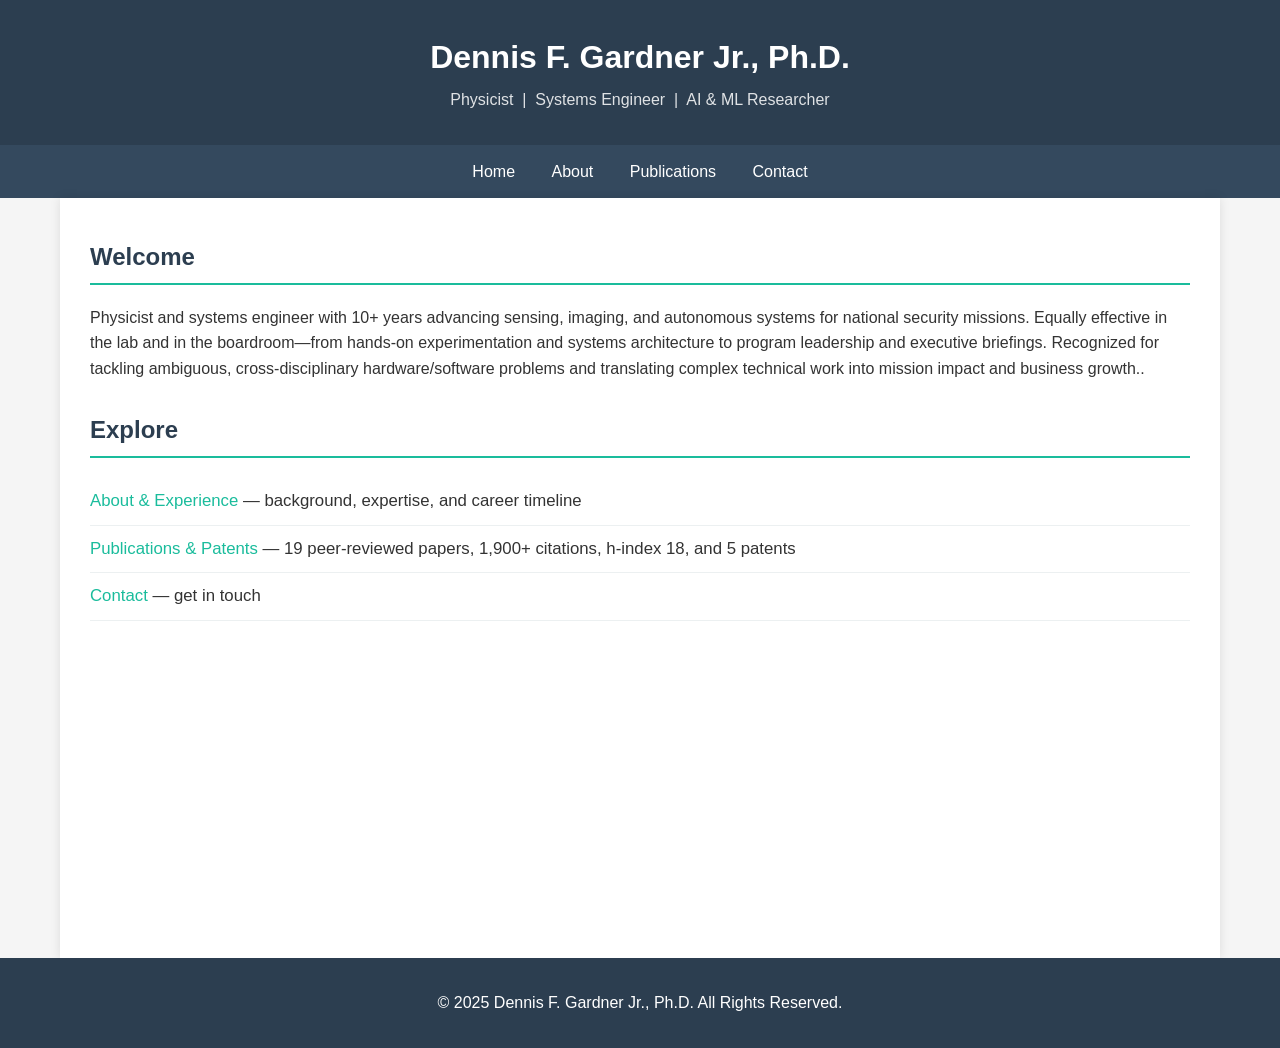
==== index.html @ e17fe0d5 "convert CV to info on website" ====
<!DOCTYPE html>
<html lang="en">
<head>
    <meta charset="UTF-8">
    <meta name="viewport" content="width=device-width, initial-scale=1.0">
    <title>Dennis F. Gardner Jr., Ph.D.</title>
    <style>
        body {
            font-family: 'Segoe UI', Tahoma, Geneva, Verdana, sans-serif;
            line-height: 1.6;
            margin: 0;
            padding: 0;
            background-color: #f5f5f5;
            color: #333;
        }
        header {
            background-color: #2c3e50;
            color: white;
            text-align: center;
            padding: 2rem 0;
        }
        header h1 { color: white; margin: 0; }
        header p { margin: 0.25rem 0 0; opacity: 0.85; }
        nav {
            background-color: #34495e;
            overflow: hidden;
            text-align: center;
        }
        nav a {
            display: inline-block;
            color: white;
            padding: 14px 16px;
            text-decoration: none;
            transition: background-color 0.3s;
        }
        nav a:hover { background-color: #1abc9c; }
        .container {
            max-width: 1100px;
            margin: 0 auto;
            padding: 20px 30px;
            background-color: white;
            box-shadow: 0 0 10px rgba(0,0,0,0.1);
            min-height: 80vh;
        }
        footer {
            background-color: #2c3e50;
            color: white;
            text-align: center;
            padding: 1rem 0;
        }
        h2 { color: #2c3e50; border-bottom: 2px solid #1abc9c; padding-bottom: 6px; }
        h3 { color: #2c3e50; }
        a { color: #1abc9c; text-decoration: none; }
        a:hover { text-decoration: underline; }
        .intro { margin-bottom: 30px; }
        .links-section ul { list-style: none; padding: 0; }
        .links-section li { padding: 10px 0; border-bottom: 1px solid #ecf0f1; font-size: 1.05em; }
    </style>
</head>
<body>
    <header>
        <h1>Dennis F. Gardner Jr., Ph.D.</h1>
        <p>Physicist &nbsp;|&nbsp; Systems Engineer &nbsp;|&nbsp; AI &amp; ML Researcher</p>
    </header>
    <nav>
        <a href="index.html">Home</a>
        <a href="about.html">About</a>
        <a href="publications.html">Publications</a>
        <a href="contact.html">Contact</a>
    </nav>
    <div class="container">
        <div class="intro">
            <h2>Welcome</h2>
            <p>Physicist and systems engineer with 10+ years advancing sensing, imaging, and autonomous systems for national security missions.
Equally effective in the lab and in the boardroom—from hands-on experimentation and systems architecture to program leadership and executive briefings.
Recognized for tackling ambiguous, cross-disciplinary hardware/software problems and translating complex technical work into mission impact and business growth..</p>
        </div>
        <div class="links-section">
            <h2>Explore</h2>
            <ul>
                <li><a href="about.html">About &amp; Experience</a> — background, expertise, and career timeline</li>
                <li><a href="publications.html">Publications &amp; Patents</a> — 19 peer-reviewed papers, 1,900+ citations, h-index 18, and 5 patents</li>
                <li><a href="contact.html">Contact</a> — get in touch</li>
            </ul>
        </div>
    </div>
    <footer>
        <p>&copy; 2025 Dennis F. Gardner Jr., Ph.D. All Rights Reserved.</p>
    </footer>
</body>
</html>
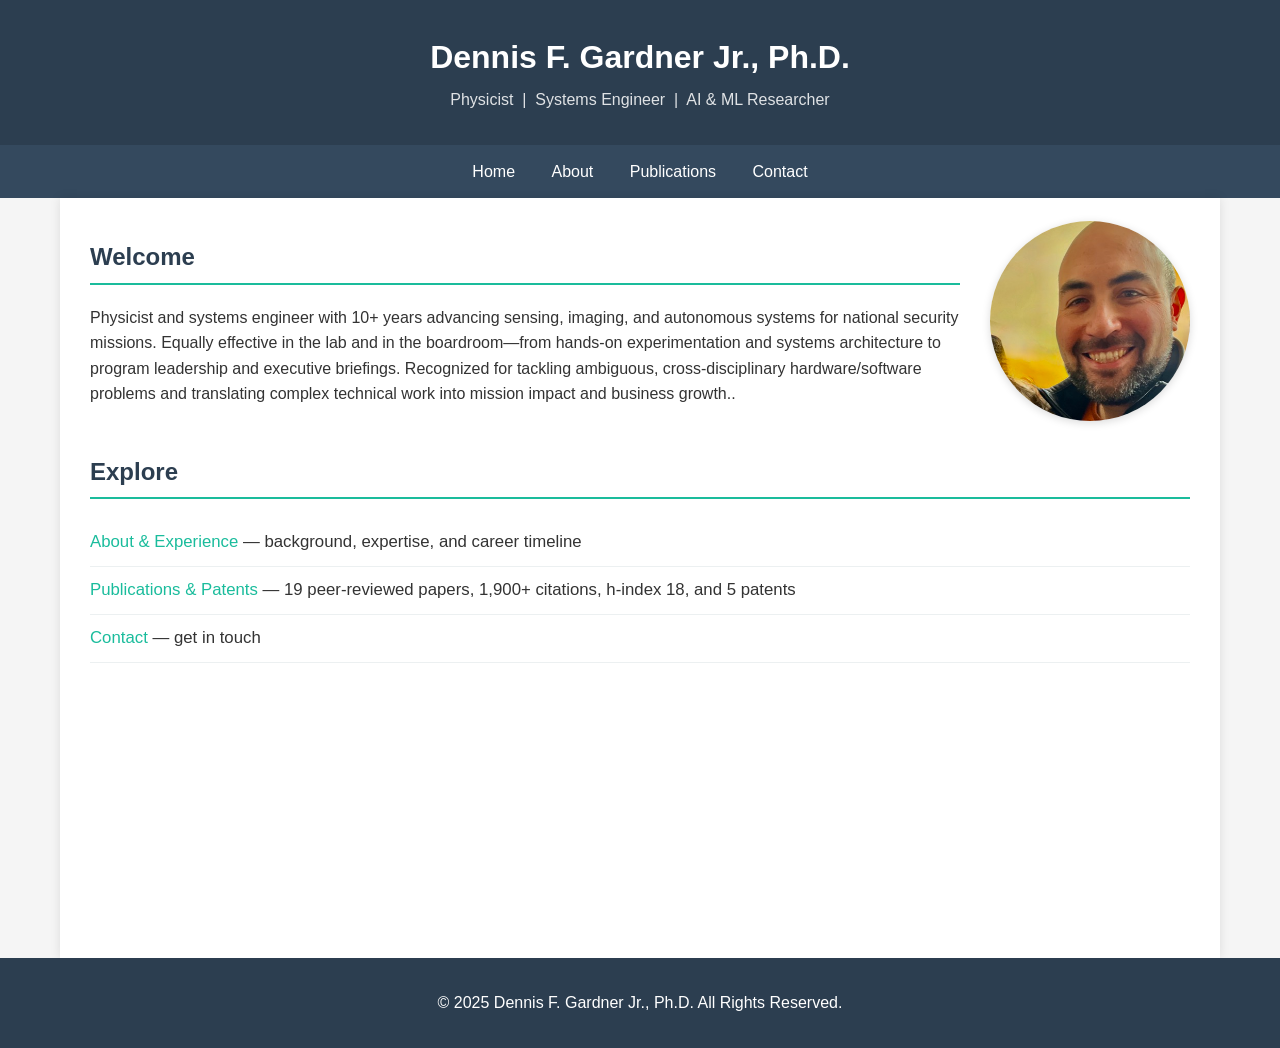
==== commit b032e044: "add headshot to homepage" ====
--- a/index.html
+++ b/index.html
@@ -52,9 +52,28 @@
         h3 { color: #2c3e50; }
         a { color: #1abc9c; text-decoration: none; }
         a:hover { text-decoration: underline; }
-        .intro { margin-bottom: 30px; }
+        .intro {
+            display: flex;
+            align-items: center;
+            gap: 30px;
+            margin-bottom: 30px;
+        }
+        .intro-text { flex: 1; }
+        .headshot {
+            width: 200px;
+            height: 200px;
+            border-radius: 50%;
+            object-fit: cover;
+            object-position: center 20%;
+            flex-shrink: 0;
+            box-shadow: 0 2px 8px rgba(0,0,0,0.15);
+        }
         .links-section ul { list-style: none; padding: 0; }
         .links-section li { padding: 10px 0; border-bottom: 1px solid #ecf0f1; font-size: 1.05em; }
+        @media (max-width: 600px) {
+            .intro { flex-direction: column-reverse; text-align: center; }
+            .intro-text { text-align: left; }
+        }
     </style>
 </head>
 <body>
@@ -70,10 +89,14 @@
     </nav>
     <div class="container">
         <div class="intro">
-            <h2>Welcome</h2>
-            <p>Physicist and systems engineer with 10+ years advancing sensing, imaging, and autonomous systems for national security missions.
+            <div class="intro-text">
+                <h2>Welcome</h2>
+                <p>Physicist and systems engineer with 10+ years advancing sensing, imaging, and autonomous systems for national security missions.
 Equally effective in the lab and in the boardroom—from hands-on experimentation and systems architecture to program leadership and executive briefings.
 Recognized for tackling ambiguous, cross-disciplinary hardware/software problems and translating complex technical work into mission impact and business growth..</p>
+            </div>
+            <img class="headshot" src="headshot_web.jpg"
+                 alt="Portrait of Dennis F. Gardner Jr.">
         </div>
         <div class="links-section">
             <h2>Explore</h2>
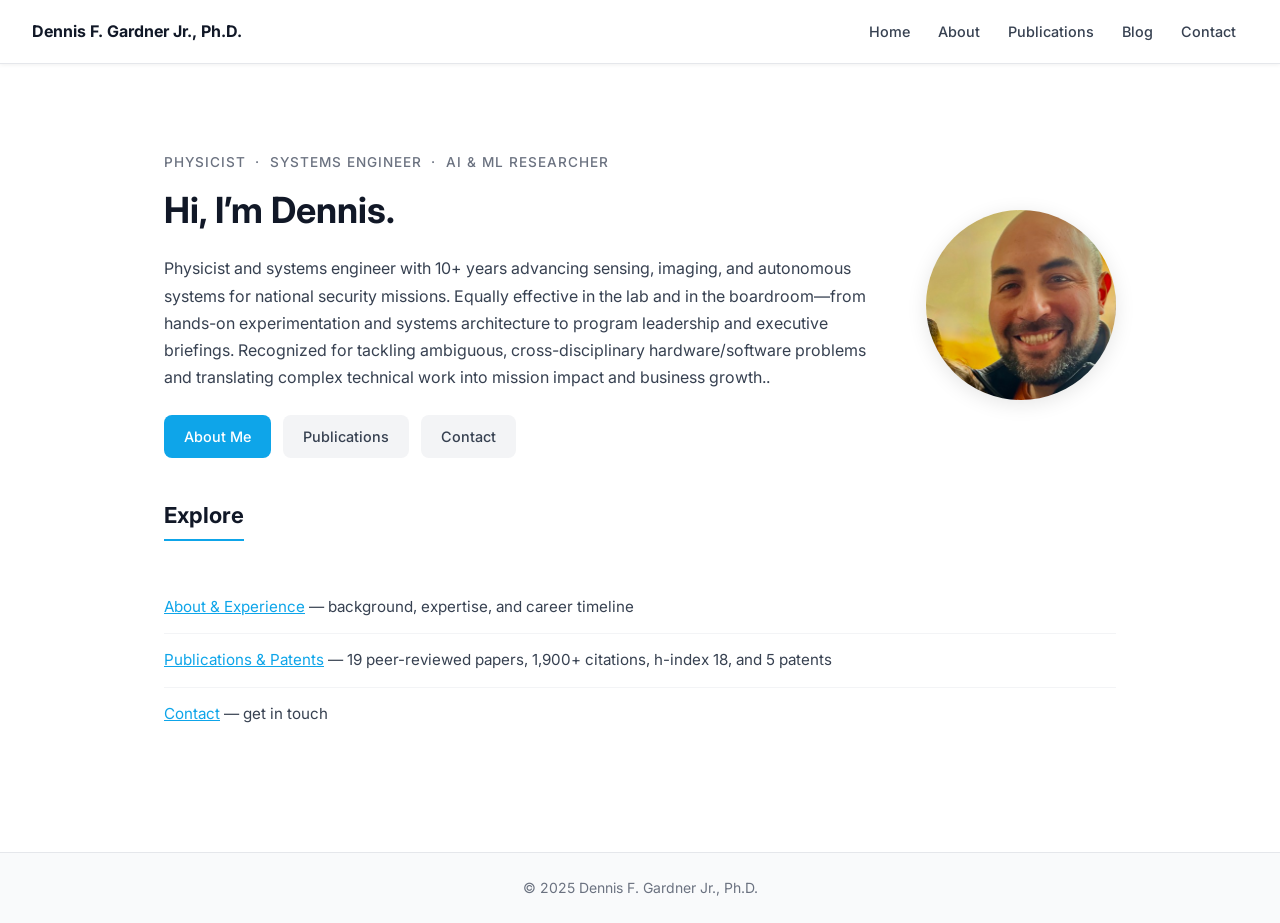
==== commit 479e57e3: "update design of website to have modern look" ====
--- a/index.html
+++ b/index.html
@@ -4,96 +4,179 @@
     <meta charset="UTF-8">
     <meta name="viewport" content="width=device-width, initial-scale=1.0">
     <title>Dennis F. Gardner Jr., Ph.D.</title>
+    <link rel="preconnect" href="https://fonts.googleapis.com">
+    <link rel="preconnect" href="https://fonts.gstatic.com" crossorigin>
+    <link href="https://fonts.googleapis.com/css2?family=Inter:wght@400;500;600;700&display=swap" rel="stylesheet">
     <style>
+        *, *::before, *::after { box-sizing: border-box; }
         body {
-            font-family: 'Segoe UI', Tahoma, Geneva, Verdana, sans-serif;
+            font-family: 'Inter', system-ui, -apple-system, sans-serif;
             line-height: 1.6;
             margin: 0;
-            padding: 0;
-            background-color: #f5f5f5;
-            color: #333;
+            background: #ffffff;
+            color: #111827;
         }
-        header {
-            background-color: #2c3e50;
-            color: white;
+        nav {
+            position: sticky;
+            top: 0;
+            z-index: 100;
+            background: #ffffff;
+            border-bottom: 1px solid #e5e7eb;
+            box-shadow: 0 1px 4px rgba(0,0,0,0.06);
+            display: flex;
+            align-items: center;
+            justify-content: space-between;
+            padding: 0 2rem;
+            height: 64px;
+        }
+        .nav-brand {
+            font-weight: 700;
+            font-size: 1rem;
+            color: #111827;
+            text-decoration: none;
+            white-space: nowrap;
+        }
+        .nav-links { display: flex; gap: 0.25rem; }
+        .nav-links a {
+            color: #374151;
+            text-decoration: none;
+            padding: 0.4rem 0.75rem;
+            border-radius: 6px;
+            font-size: 0.9rem;
+            font-weight: 500;
+            transition: background-color 0.15s, color 0.15s;
+        }
+        .nav-links a:hover { background: #f3f4f6; color: #0ea5e9; }
+        .container {
+            max-width: 1000px;
+            margin: 0 auto;
+            padding: 2.5rem 1.5rem 4rem;
+        }
+        h2 {
+            font-size: 1.375rem;
+            font-weight: 700;
+            color: #111827;
+            margin: 0 0 1.5rem 0;
+            padding-bottom: 0.4rem;
+            border-bottom: 2px solid #0ea5e9;
+            display: inline-block;
+        }
+        h3 { color: #1f2937; margin: 0 0 0.25rem; }
+        a { color: #0ea5e9; }
+        a:hover { text-decoration: underline; }
+        footer {
+            background: #f9fafb;
+            border-top: 1px solid #e5e7eb;
             text-align: center;
-            padding: 2rem 0;
+            padding: 1.5rem;
+            color: #6b7280;
+            font-size: 0.875rem;
+            margin-top: 2rem;
         }
-        header h1 { color: white; margin: 0; }
-        header p { margin: 0.25rem 0 0; opacity: 0.85; }
-        nav {
-            background-color: #34495e;
-            overflow: hidden;
-            text-align: center;
+        footer p { margin: 0; }
+        @media (max-width: 600px) {
+            nav {
+                height: auto;
+                flex-direction: column;
+                align-items: flex-start;
+                padding: 0.75rem 1rem;
+                gap: 0.5rem;
+            }
+            .nav-links { flex-wrap: wrap; gap: 0 0.1rem; }
+            .container { padding: 1.5rem 1rem 3rem; }
         }
-        nav a {
-            display: inline-block;
-            color: white;
-            padding: 14px 16px;
-            text-decoration: none;
-            transition: background-color 0.3s;
-        }
-        nav a:hover { background-color: #1abc9c; }
-        .container {
-            max-width: 1100px;
-            margin: 0 auto;
-            padding: 20px 30px;
-            background-color: white;
-            box-shadow: 0 0 10px rgba(0,0,0,0.1);
-            min-height: 80vh;
-        }
-        footer {
-            background-color: #2c3e50;
-            color: white;
-            text-align: center;
-            padding: 1rem 0;
-        }
-        h2 { color: #2c3e50; border-bottom: 2px solid #1abc9c; padding-bottom: 6px; }
-        h3 { color: #2c3e50; }
-        a { color: #1abc9c; text-decoration: none; }
-        a:hover { text-decoration: underline; }
         .intro {
             display: flex;
             align-items: center;
-            gap: 30px;
-            margin-bottom: 30px;
+            gap: 3rem;
+            padding: 3rem 0 2.5rem;
         }
         .intro-text { flex: 1; }
+        .tagline {
+            color: #6b7280;
+            font-size: 0.85rem;
+            font-weight: 500;
+            margin: 0 0 0.5rem;
+            text-transform: uppercase;
+            letter-spacing: 0.07em;
+        }
+        .hero-name {
+            font-size: 2.25rem;
+            font-weight: 700;
+            color: #111827;
+            margin: 0 0 1rem;
+            border: none;
+            display: block;
+            padding: 0;
+        }
+        .hero-summary {
+            color: #374151;
+            font-size: 1rem;
+            margin: 0 0 1.5rem;
+            line-height: 1.7;
+        }
         .headshot {
-            width: 200px;
-            height: 200px;
+            width: 190px;
+            height: 190px;
             border-radius: 50%;
             object-fit: cover;
             object-position: center 20%;
             flex-shrink: 0;
-            box-shadow: 0 2px 8px rgba(0,0,0,0.15);
+            box-shadow: 0 4px 20px rgba(0,0,0,0.1);
         }
+        .cta-buttons { display: flex; gap: 0.75rem; flex-wrap: wrap; }
+        .cta-btn {
+            display: inline-block;
+            padding: 0.6rem 1.25rem;
+            border-radius: 8px;
+            font-size: 0.9rem;
+            font-weight: 500;
+            text-decoration: none;
+            transition: all 0.15s;
+        }
+        .cta-btn-primary { background: #0ea5e9; color: white; }
+        .cta-btn-primary:hover { background: #0284c7; text-decoration: none; color: white; }
+        .cta-btn-secondary { background: #f3f4f6; color: #374151; }
+        .cta-btn-secondary:hover { background: #e5e7eb; text-decoration: none; color: #111827; }
         .links-section ul { list-style: none; padding: 0; }
-        .links-section li { padding: 10px 0; border-bottom: 1px solid #ecf0f1; font-size: 1.05em; }
+        .links-section li {
+            padding: 0.875rem 0;
+            border-bottom: 1px solid #f3f4f6;
+            font-size: 0.95rem;
+            color: #374151;
+        }
+        .links-section li:last-child { border-bottom: none; }
         @media (max-width: 600px) {
-            .intro { flex-direction: column-reverse; text-align: center; }
-            .intro-text { text-align: left; }
+            .intro { flex-direction: column-reverse; gap: 1.5rem; padding: 2rem 0 1.5rem; }
+            .headshot { width: 140px; height: 140px; }
+            .hero-name { font-size: 1.75rem; }
         }
     </style>
 </head>
 <body>
-    <header>
-        <h1>Dennis F. Gardner Jr., Ph.D.</h1>
-        <p>Physicist &nbsp;|&nbsp; Systems Engineer &nbsp;|&nbsp; AI &amp; ML Researcher</p>
-    </header>
     <nav>
-        <a href="index.html">Home</a>
-        <a href="about.html">About</a>
-        <a href="publications.html">Publications</a>
-        <a href="contact.html">Contact</a>
+        <a href="index.html" class="nav-brand">Dennis F. Gardner Jr., Ph.D.</a>
+        <div class="nav-links">
+            <a href="index.html">Home</a>
+            <a href="about.html">About</a>
+            <a href="publications.html">Publications</a>
+            <a href="blog.html">Blog</a>
+            <a href="contact.html">Contact</a>
+        </div>
     </nav>
     <div class="container">
         <div class="intro">
             <div class="intro-text">
-                <h2>Welcome</h2>
-                <p>Physicist and systems engineer with 10+ years advancing sensing, imaging, and autonomous systems for national security missions.
+                <p class="tagline">Physicist &nbsp;·&nbsp; Systems Engineer &nbsp;·&nbsp; AI &amp; ML Researcher</p>
+                <h2 class="hero-name">Hi, I&#8217;m Dennis.</h2>
+                <p class="hero-summary">Physicist and systems engineer with 10+ years advancing sensing, imaging, and autonomous systems for national security missions.
 Equally effective in the lab and in the boardroom—from hands-on experimentation and systems architecture to program leadership and executive briefings.
 Recognized for tackling ambiguous, cross-disciplinary hardware/software problems and translating complex technical work into mission impact and business growth..</p>
+                <div class="cta-buttons">
+                    <a class="cta-btn cta-btn-primary" href="about.html">About Me</a>
+                    <a class="cta-btn cta-btn-secondary" href="publications.html">Publications</a>
+                    <a class="cta-btn cta-btn-secondary" href="contact.html">Contact</a>
+                </div>
             </div>
             <img class="headshot" src="headshot_web.jpg"
                  alt="Portrait of Dennis F. Gardner Jr.">
@@ -108,7 +191,7 @@
         </div>
     </div>
     <footer>
-        <p>&copy; 2025 Dennis F. Gardner Jr., Ph.D. All Rights Reserved.</p>
+        <p>&copy; 2025 Dennis F. Gardner Jr., Ph.D.</p>
     </footer>
 </body>
 </html>
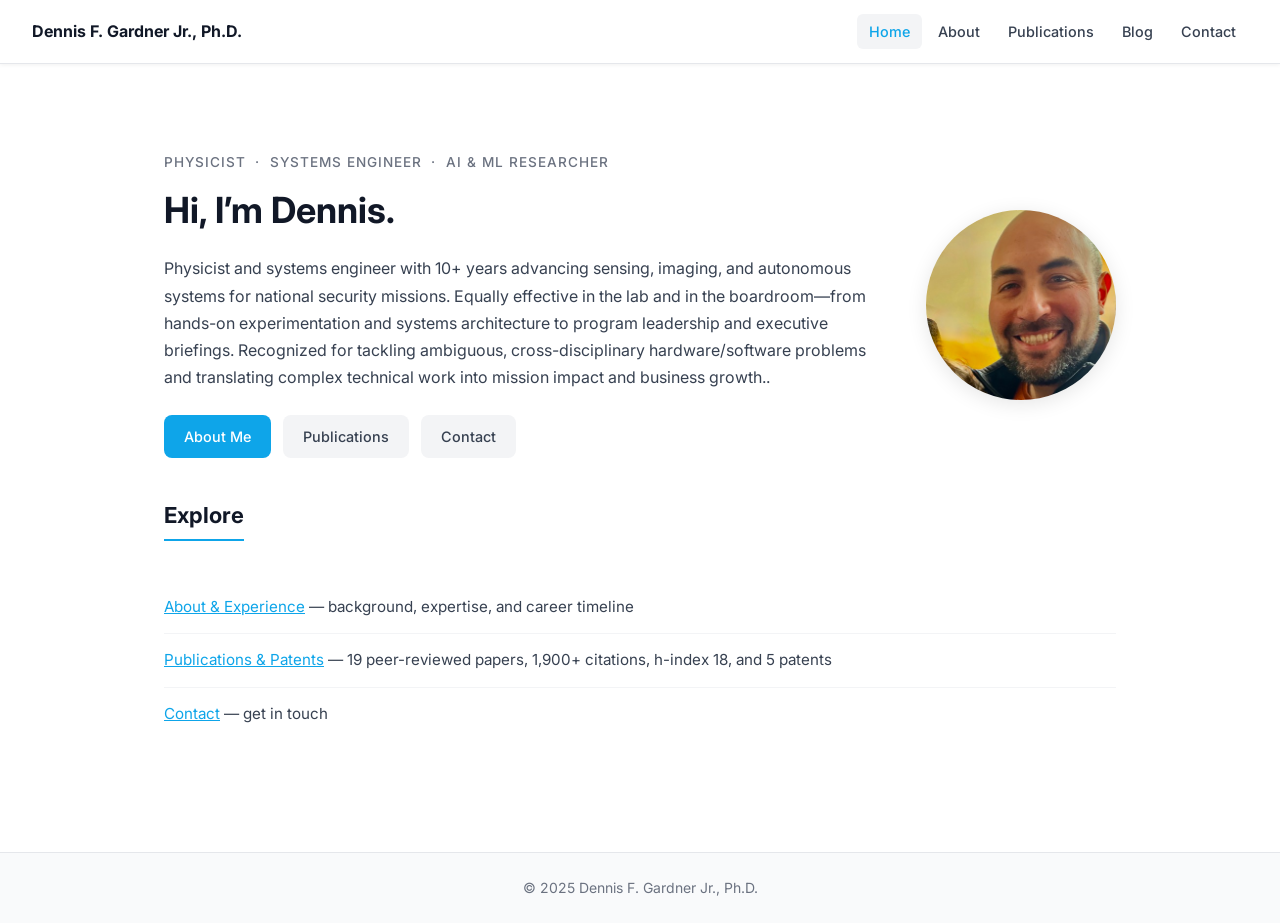
==== commit d3d76e43: "single styles.css file following DRY principle" ====
--- a/index.html
+++ b/index.html
@@ -7,157 +7,13 @@
     <link rel="preconnect" href="https://fonts.googleapis.com">
     <link rel="preconnect" href="https://fonts.gstatic.com" crossorigin>
     <link href="https://fonts.googleapis.com/css2?family=Inter:wght@400;500;600;700&display=swap" rel="stylesheet">
-    <style>
-        *, *::before, *::after { box-sizing: border-box; }
-        body {
-            font-family: 'Inter', system-ui, -apple-system, sans-serif;
-            line-height: 1.6;
-            margin: 0;
-            background: #ffffff;
-            color: #111827;
-        }
-        nav {
-            position: sticky;
-            top: 0;
-            z-index: 100;
-            background: #ffffff;
-            border-bottom: 1px solid #e5e7eb;
-            box-shadow: 0 1px 4px rgba(0,0,0,0.06);
-            display: flex;
-            align-items: center;
-            justify-content: space-between;
-            padding: 0 2rem;
-            height: 64px;
-        }
-        .nav-brand {
-            font-weight: 700;
-            font-size: 1rem;
-            color: #111827;
-            text-decoration: none;
-            white-space: nowrap;
-        }
-        .nav-links { display: flex; gap: 0.25rem; }
-        .nav-links a {
-            color: #374151;
-            text-decoration: none;
-            padding: 0.4rem 0.75rem;
-            border-radius: 6px;
-            font-size: 0.9rem;
-            font-weight: 500;
-            transition: background-color 0.15s, color 0.15s;
-        }
-        .nav-links a:hover { background: #f3f4f6; color: #0ea5e9; }
-        .container {
-            max-width: 1000px;
-            margin: 0 auto;
-            padding: 2.5rem 1.5rem 4rem;
-        }
-        h2 {
-            font-size: 1.375rem;
-            font-weight: 700;
-            color: #111827;
-            margin: 0 0 1.5rem 0;
-            padding-bottom: 0.4rem;
-            border-bottom: 2px solid #0ea5e9;
-            display: inline-block;
-        }
-        h3 { color: #1f2937; margin: 0 0 0.25rem; }
-        a { color: #0ea5e9; }
-        a:hover { text-decoration: underline; }
-        footer {
-            background: #f9fafb;
-            border-top: 1px solid #e5e7eb;
-            text-align: center;
-            padding: 1.5rem;
-            color: #6b7280;
-            font-size: 0.875rem;
-            margin-top: 2rem;
-        }
-        footer p { margin: 0; }
-        @media (max-width: 600px) {
-            nav {
-                height: auto;
-                flex-direction: column;
-                align-items: flex-start;
-                padding: 0.75rem 1rem;
-                gap: 0.5rem;
-            }
-            .nav-links { flex-wrap: wrap; gap: 0 0.1rem; }
-            .container { padding: 1.5rem 1rem 3rem; }
-        }
-        .intro {
-            display: flex;
-            align-items: center;
-            gap: 3rem;
-            padding: 3rem 0 2.5rem;
-        }
-        .intro-text { flex: 1; }
-        .tagline {
-            color: #6b7280;
-            font-size: 0.85rem;
-            font-weight: 500;
-            margin: 0 0 0.5rem;
-            text-transform: uppercase;
-            letter-spacing: 0.07em;
-        }
-        .hero-name {
-            font-size: 2.25rem;
-            font-weight: 700;
-            color: #111827;
-            margin: 0 0 1rem;
-            border: none;
-            display: block;
-            padding: 0;
-        }
-        .hero-summary {
-            color: #374151;
-            font-size: 1rem;
-            margin: 0 0 1.5rem;
-            line-height: 1.7;
-        }
-        .headshot {
-            width: 190px;
-            height: 190px;
-            border-radius: 50%;
-            object-fit: cover;
-            object-position: center 20%;
-            flex-shrink: 0;
-            box-shadow: 0 4px 20px rgba(0,0,0,0.1);
-        }
-        .cta-buttons { display: flex; gap: 0.75rem; flex-wrap: wrap; }
-        .cta-btn {
-            display: inline-block;
-            padding: 0.6rem 1.25rem;
-            border-radius: 8px;
-            font-size: 0.9rem;
-            font-weight: 500;
-            text-decoration: none;
-            transition: all 0.15s;
-        }
-        .cta-btn-primary { background: #0ea5e9; color: white; }
-        .cta-btn-primary:hover { background: #0284c7; text-decoration: none; color: white; }
-        .cta-btn-secondary { background: #f3f4f6; color: #374151; }
-        .cta-btn-secondary:hover { background: #e5e7eb; text-decoration: none; color: #111827; }
-        .links-section ul { list-style: none; padding: 0; }
-        .links-section li {
-            padding: 0.875rem 0;
-            border-bottom: 1px solid #f3f4f6;
-            font-size: 0.95rem;
-            color: #374151;
-        }
-        .links-section li:last-child { border-bottom: none; }
-        @media (max-width: 600px) {
-            .intro { flex-direction: column-reverse; gap: 1.5rem; padding: 2rem 0 1.5rem; }
-            .headshot { width: 140px; height: 140px; }
-            .hero-name { font-size: 1.75rem; }
-        }
-    </style>
+    <link rel="stylesheet" href="styles.css">
 </head>
 <body>
     <nav>
         <a href="index.html" class="nav-brand">Dennis F. Gardner Jr., Ph.D.</a>
         <div class="nav-links">
-            <a href="index.html">Home</a>
+            <a href="index.html" class="active">Home</a>
             <a href="about.html">About</a>
             <a href="publications.html">Publications</a>
             <a href="blog.html">Blog</a>
--- a/styles.css
+++ b/styles.css
@@ -0,0 +1,329 @@
+/* ==========================================================================
+   styles.css — single source of truth for all site styling.
+   Every page (index, about, publications, contact, blog) links this file.
+   Edit styles here only; do not add inline <style> blocks to the pages.
+   ========================================================================== */
+
+/* --- Base -------------------------------------------------------------- */
+*, *::before, *::after { box-sizing: border-box; }
+body {
+    font-family: 'Inter', system-ui, -apple-system, sans-serif;
+    line-height: 1.6;
+    margin: 0;
+    background: #ffffff;
+    color: #111827;
+}
+nav {
+    position: sticky;
+    top: 0;
+    z-index: 100;
+    background: #ffffff;
+    border-bottom: 1px solid #e5e7eb;
+    box-shadow: 0 1px 4px rgba(0,0,0,0.06);
+    display: flex;
+    align-items: center;
+    justify-content: space-between;
+    padding: 0 2rem;
+    height: 64px;
+}
+.nav-brand {
+    font-weight: 700;
+    font-size: 1rem;
+    color: #111827;
+    text-decoration: none;
+    white-space: nowrap;
+}
+.nav-links { display: flex; gap: 0.25rem; }
+.nav-links a {
+    color: #374151;
+    text-decoration: none;
+    padding: 0.4rem 0.75rem;
+    border-radius: 6px;
+    font-size: 0.9rem;
+    font-weight: 500;
+    transition: background-color 0.15s, color 0.15s;
+}
+.nav-links a:hover,
+.nav-links a.active { background: #f3f4f6; color: #0ea5e9; }
+.container {
+    max-width: 1000px;
+    margin: 0 auto;
+    padding: 2.5rem 1.5rem 4rem;
+}
+h2 {
+    font-size: 1.375rem;
+    font-weight: 700;
+    color: #111827;
+    margin: 0 0 1.5rem 0;
+    padding-bottom: 0.4rem;
+    border-bottom: 2px solid #0ea5e9;
+    display: inline-block;
+}
+h3 { color: #1f2937; margin: 0 0 0.25rem; }
+a { color: #0ea5e9; }
+a:hover { text-decoration: underline; }
+section { margin-bottom: 3rem; }
+footer {
+    background: #f9fafb;
+    border-top: 1px solid #e5e7eb;
+    text-align: center;
+    padding: 1.5rem;
+    color: #6b7280;
+    font-size: 0.875rem;
+    margin-top: 2rem;
+}
+footer p { margin: 0; }
+
+/* --- Home (index.html) ------------------------------------------------- */
+.intro {
+    display: flex;
+    align-items: center;
+    gap: 3rem;
+    padding: 3rem 0 2.5rem;
+}
+.intro-text { flex: 1; }
+.tagline {
+    color: #6b7280;
+    font-size: 0.85rem;
+    font-weight: 500;
+    margin: 0 0 0.5rem;
+    text-transform: uppercase;
+    letter-spacing: 0.07em;
+}
+.hero-name {
+    font-size: 2.25rem;
+    font-weight: 700;
+    color: #111827;
+    margin: 0 0 1rem;
+    border: none;
+    display: block;
+    padding: 0;
+}
+.hero-summary {
+    color: #374151;
+    font-size: 1rem;
+    margin: 0 0 1.5rem;
+    line-height: 1.7;
+}
+.headshot {
+    width: 190px;
+    height: 190px;
+    border-radius: 50%;
+    object-fit: cover;
+    object-position: center 20%;
+    flex-shrink: 0;
+    box-shadow: 0 4px 20px rgba(0,0,0,0.1);
+}
+.cta-buttons { display: flex; gap: 0.75rem; flex-wrap: wrap; }
+.cta-btn {
+    display: inline-block;
+    padding: 0.6rem 1.25rem;
+    border-radius: 8px;
+    font-size: 0.9rem;
+    font-weight: 500;
+    text-decoration: none;
+    transition: all 0.15s;
+}
+.cta-btn-primary { background: #0ea5e9; color: white; }
+.cta-btn-primary:hover { background: #0284c7; text-decoration: none; color: white; }
+.cta-btn-secondary { background: #f3f4f6; color: #374151; }
+.cta-btn-secondary:hover { background: #e5e7eb; text-decoration: none; color: #111827; }
+.links-section ul { list-style: none; padding: 0; }
+.links-section li {
+    padding: 0.875rem 0;
+    border-bottom: 1px solid #f3f4f6;
+    font-size: 0.95rem;
+    color: #374151;
+}
+.links-section li:last-child { border-bottom: none; }
+
+/* --- About (about.html) ------------------------------------------------ */
+.skills-grid { display: flex; flex-wrap: wrap; gap: 8px; margin-top: 0.5rem; }
+.skill-badge {
+    background: #f0f9ff;
+    border-left: 3px solid #0ea5e9;
+    padding: 5px 12px;
+    border-radius: 4px;
+    font-size: 0.875rem;
+    color: #0c4a6e;
+}
+.timeline { display: flex; flex-direction: column; gap: 1rem; }
+.timeline-item {
+    background: #ffffff;
+    border: 1px solid #e5e7eb;
+    border-radius: 12px;
+    padding: 1.25rem 1.5rem;
+    box-shadow: 0 1px 3px rgba(0,0,0,0.04);
+    transition: box-shadow 0.2s, transform 0.2s;
+}
+.timeline-item:hover {
+    box-shadow: 0 4px 12px rgba(0,0,0,0.08);
+    transform: translateY(-2px);
+}
+.timeline-header {
+    display: flex;
+    justify-content: space-between;
+    align-items: flex-start;
+    gap: 1rem;
+    margin-bottom: 0.75rem;
+}
+.timeline-date {
+    font-size: 0.8rem;
+    color: #6b7280;
+    font-style: italic;
+    white-space: nowrap;
+    flex-shrink: 0;
+    margin-top: 0.2rem;
+}
+.timeline-item h3 { font-size: 1rem; }
+.dept { color: #6b7280; font-style: italic; font-size: 0.9rem; margin-top: 0.2rem; }
+.timeline-item ul { margin: 0; padding-left: 1.25rem; }
+.timeline-item li { margin-bottom: 0.3rem; font-size: 0.93rem; color: #374151; }
+.edu-list { display: flex; flex-direction: column; gap: 1rem; }
+.edu-item { display: grid; grid-template-columns: 130px 1fr; gap: 1rem; align-items: start; }
+.edu-date { color: #6b7280; font-style: italic; font-size: 0.875rem; text-align: right; padding-top: 2px; }
+.edu-note { font-style: italic; color: #6b7280; font-size: 0.875rem; margin-top: 0.25rem; }
+.awards-list {
+    list-style: none;
+    padding: 0;
+    display: grid;
+    grid-template-columns: 1fr 1fr;
+    gap: 8px 16px;
+}
+.awards-list li {
+    padding: 6px 10px;
+    background: #f0f9ff;
+    border-left: 3px solid #0ea5e9;
+    border-radius: 4px;
+    font-size: 0.875rem;
+    color: #0c4a6e;
+}
+
+/* --- Contact (contact.html) -------------------------------------------- */
+.contact-grid {
+    display: grid;
+    grid-template-columns: 1fr 1fr;
+    gap: 1rem;
+}
+.contact-item {
+    background: #f0f9ff;
+    border: 1px solid #e0f2fe;
+    border-left: 4px solid #0ea5e9;
+    padding: 1.25rem 1.5rem;
+    border-radius: 8px;
+}
+.contact-item h3 { margin: 0 0 0.5rem; color: #0c4a6e; font-size: 0.8rem; text-transform: uppercase; letter-spacing: 0.07em; }
+.contact-item p { margin: 0; font-size: 0.95rem; }
+
+/* --- Publications (publications.html) ---------------------------------- */
+.pub-stats {
+    background: #f0f9ff;
+    color: #0c4a6e;
+    border: 1px solid #bae6fd;
+    text-align: center;
+    padding: 1rem;
+    border-radius: 8px;
+    margin-bottom: 2rem;
+    font-size: 0.95rem;
+    font-weight: 500;
+}
+.pub-list { padding-left: 1.75rem; }
+.pub-list li {
+    margin-bottom: 1.125rem;
+    padding-bottom: 1.125rem;
+    border-bottom: 1px solid #e5e7eb;
+    font-size: 0.93rem;
+    line-height: 1.6;
+}
+.pub-list li:last-child { border-bottom: none; }
+.pub-note {
+    color: #0ea5e9;
+    font-style: italic;
+    font-size: 0.875rem;
+    margin-top: 4px;
+}
+
+/* --- Blog (blog.html) -------------------------------------------------- */
+.blog-post {
+    margin-bottom: 3rem;
+    padding-bottom: 3rem;
+    border-bottom: 1px solid #e5e7eb;
+}
+.blog-post:last-child { border-bottom: none; }
+.blog-header { margin-bottom: 1rem; }
+.blog-header h2 {
+    font-size: 1.5rem;
+    border: none;
+    padding: 0;
+    display: block;
+    margin-bottom: 0.25rem;
+}
+.blog-date { color: #6b7280; font-size: 0.875rem; }
+.blog-content { margin-top: 1.25rem; color: #374151; }
+.blog-content h3 { font-size: 1.05rem; margin: 1.5rem 0 0.5rem; color: #111827; }
+.blog-content p { margin: 0 0 1rem; }
+.tags { margin-top: 1rem; display: flex; gap: 0.5rem; flex-wrap: wrap; }
+.tag {
+    display: inline-block;
+    background: #f0f9ff;
+    border: 1px solid #bae6fd;
+    padding: 3px 10px;
+    border-radius: 20px;
+    font-size: 0.8rem;
+    color: #0c4a6e;
+}
+.comments-section {
+    margin-top: 1.5rem;
+    background: #f9fafb;
+    border: 1px solid #e5e7eb;
+    padding: 1.25rem 1.5rem;
+    border-radius: 8px;
+}
+.comments-section h3 { font-size: 0.95rem; color: #374151; margin-bottom: 1rem; }
+.comment {
+    margin-bottom: 1rem;
+    padding-bottom: 1rem;
+    border-bottom: 1px solid #e5e7eb;
+}
+.comment:last-child { border-bottom: none; margin-bottom: 0; padding-bottom: 0; }
+.comment-author { font-weight: 600; color: #111827; }
+.comment-date { color: #6b7280; font-size: 0.8rem; margin-left: 0.5rem; }
+.comment p { margin: 0.25rem 0 0; font-size: 0.9rem; color: #374151; }
+.blog-intro { color: #6b7280; margin-top: -1rem; margin-bottom: 2rem; font-size: 0.95rem; }
+blockquote {
+    border-left: 3px solid #0ea5e9;
+    padding-left: 1.25rem;
+    margin: 1rem 0;
+    color: #6b7280;
+    font-style: italic;
+}
+code {
+    background: #f3f4f6;
+    padding: 2px 5px;
+    border-radius: 3px;
+    font-family: monospace;
+    font-size: 0.9em;
+}
+
+/* --- Responsive -------------------------------------------------------- */
+@media (max-width: 700px) {
+    .timeline-header { flex-direction: column; gap: 0.25rem; }
+    .edu-item { grid-template-columns: 1fr; }
+    .edu-date { text-align: left; }
+    .awards-list { grid-template-columns: 1fr; }
+}
+@media (max-width: 600px) {
+    nav {
+        height: auto;
+        flex-direction: column;
+        align-items: flex-start;
+        padding: 0.75rem 1rem;
+        gap: 0.5rem;
+    }
+    .nav-links { flex-wrap: wrap; gap: 0 0.1rem; }
+    .container { padding: 1.5rem 1rem 3rem; }
+    .intro { flex-direction: column-reverse; gap: 1.5rem; padding: 2rem 0 1.5rem; }
+    .headshot { width: 140px; height: 140px; }
+    .hero-name { font-size: 1.75rem; }
+    .contact-grid { grid-template-columns: 1fr; }
+}
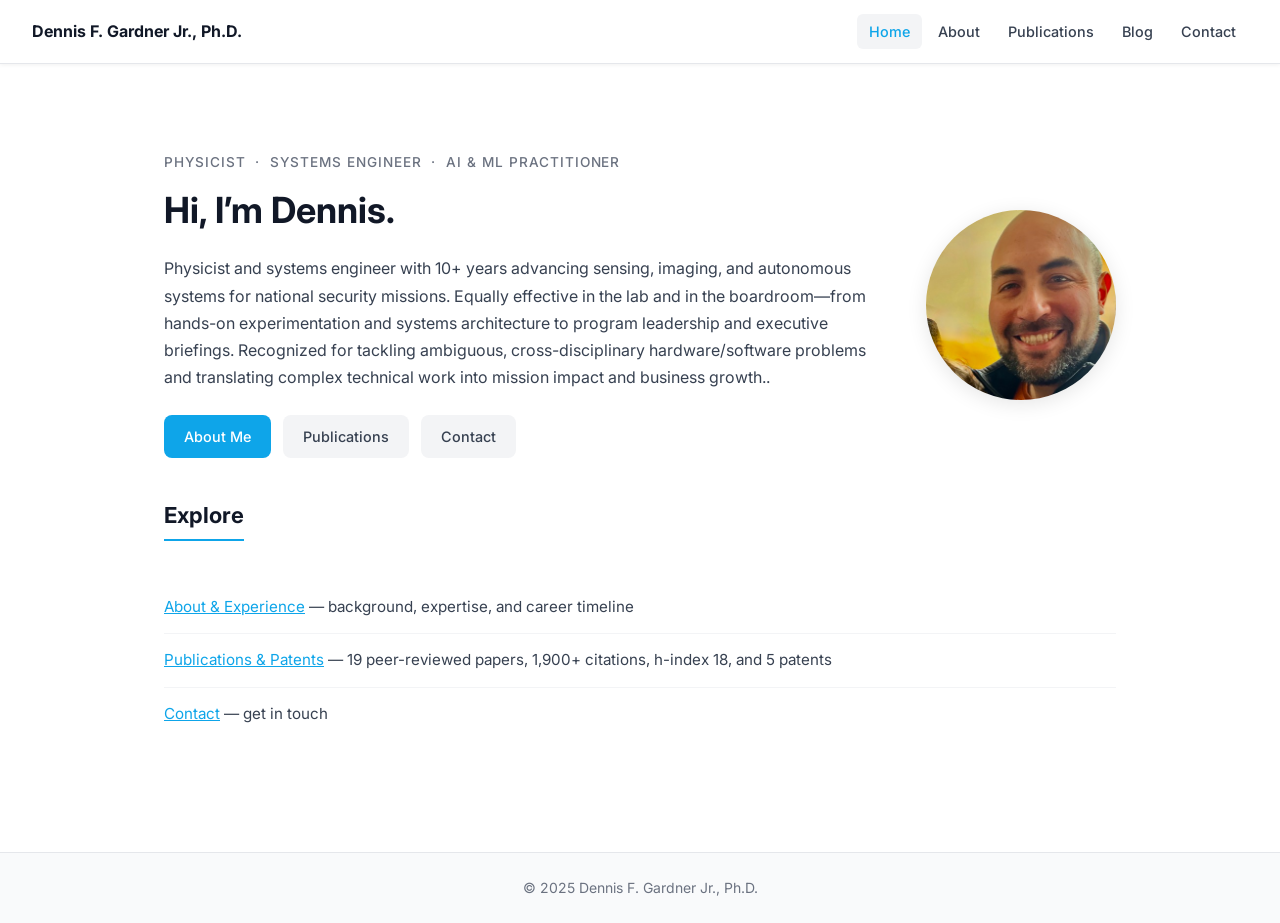
==== commit b1355d2e: "added links to publications" ====
--- a/index.html
+++ b/index.html
@@ -23,7 +23,7 @@
     <div class="container">
         <div class="intro">
             <div class="intro-text">
-                <p class="tagline">Physicist &nbsp;·&nbsp; Systems Engineer &nbsp;·&nbsp; AI &amp; ML Researcher</p>
+                <p class="tagline">Physicist &nbsp;·&nbsp; Systems Engineer &nbsp;·&nbsp; AI &amp; ML Practitioner</p>
                 <h2 class="hero-name">Hi, I&#8217;m Dennis.</h2>
                 <p class="hero-summary">Physicist and systems engineer with 10+ years advancing sensing, imaging, and autonomous systems for national security missions.
 Equally effective in the lab and in the boardroom—from hands-on experimentation and systems architecture to program leadership and executive briefings.
--- a/styles.css
+++ b/styles.css
@@ -242,6 +242,18 @@
     font-size: 0.875rem;
     margin-top: 4px;
 }
+.pub-text a {
+    display: inline-block;
+    margin-left: 8px;
+    background: #f0f9ff;
+    border: 1px solid #bae6fd;
+    padding: 2px 10px;
+    border-radius: 20px;
+    font-size: 0.8rem;
+    color: #0ea5e9;
+    text-decoration: none;
+}
+.pub-text a:hover { background: #e0f2fe; text-decoration: none; }
 
 /* --- Blog (blog.html) -------------------------------------------------- */
 .blog-post {
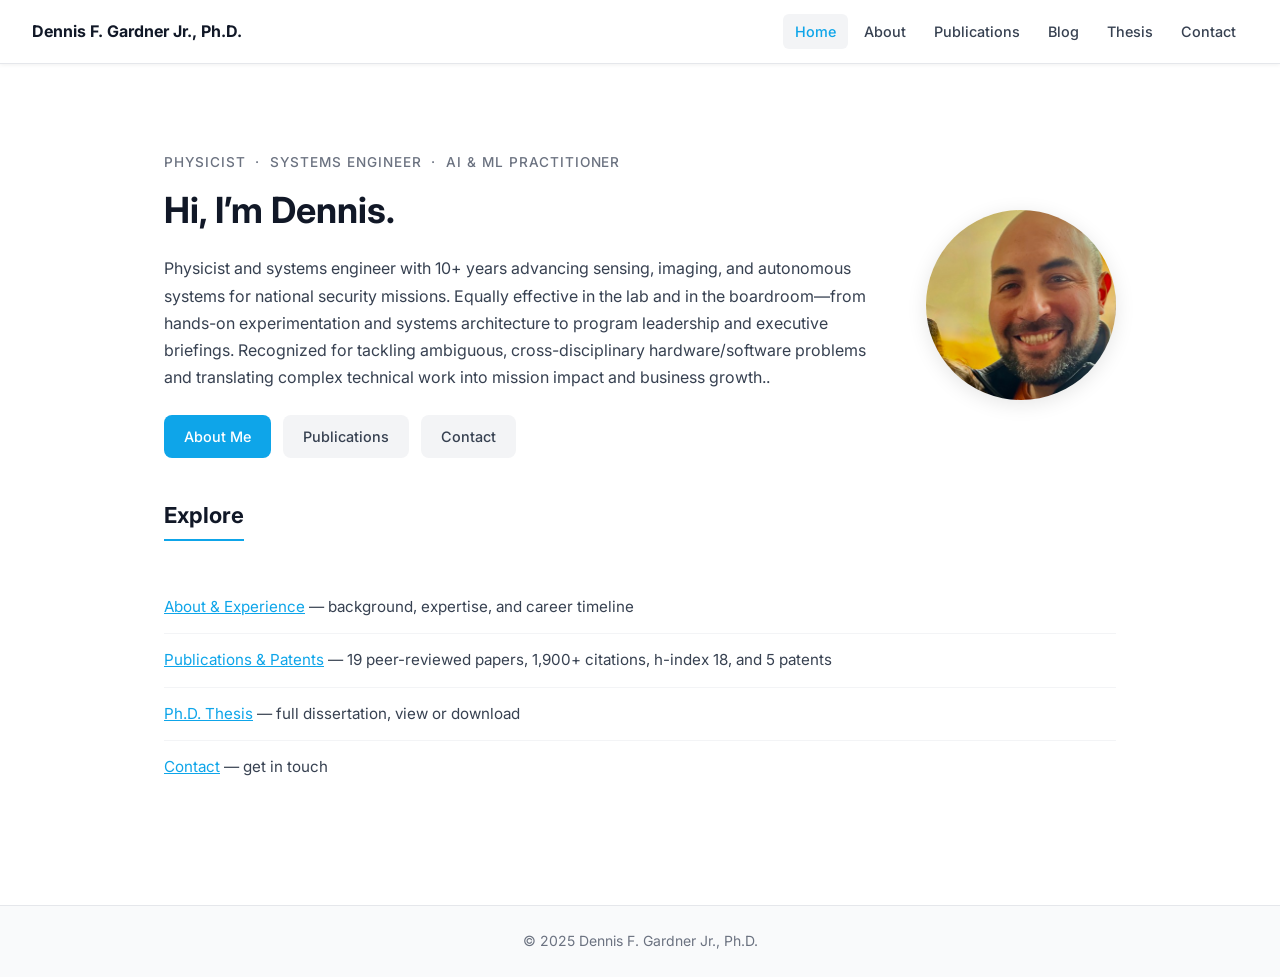
==== commit d9b01693: "add thesis view and download" ====
--- a/index.html
+++ b/index.html
@@ -7,7 +7,7 @@
     <link rel="preconnect" href="https://fonts.googleapis.com">
     <link rel="preconnect" href="https://fonts.gstatic.com" crossorigin>
     <link href="https://fonts.googleapis.com/css2?family=Inter:wght@400;500;600;700&display=swap" rel="stylesheet">
-    <link rel="stylesheet" href="styles.css">
+    <link rel="stylesheet" href="styles.css?v=8122684b">
 </head>
 <body>
     <nav>
@@ -17,6 +17,7 @@
             <a href="about.html">About</a>
             <a href="publications.html">Publications</a>
             <a href="blog.html">Blog</a>
+            <a href="thesis.html">Thesis</a>
             <a href="contact.html">Contact</a>
         </div>
     </nav>
@@ -42,6 +43,7 @@
             <ul>
                 <li><a href="about.html">About &amp; Experience</a> — background, expertise, and career timeline</li>
                 <li><a href="publications.html">Publications &amp; Patents</a> — 19 peer-reviewed papers, 1,900+ citations, h-index 18, and 5 patents</li>
+                <li><a href="thesis.html">Ph.D. Thesis</a> — full dissertation, view or download</li>
                 <li><a href="contact.html">Contact</a> — get in touch</li>
             </ul>
         </div>
--- a/styles.css
+++ b/styles.css
@@ -50,6 +50,7 @@
     margin: 0 auto;
     padding: 2.5rem 1.5rem 4rem;
 }
+.container-wide { max-width: 1400px; }
 h2 {
     font-size: 1.375rem;
     font-weight: 700;
@@ -317,6 +318,21 @@
     font-size: 0.9em;
 }
 
+/* --- Thesis (thesis.html) ----------------------------------------------- */
+.thesis-header { margin-bottom: 1.5rem; }
+.thesis-meta { color: #6b7280; font-size: 0.95rem; margin: 0.25rem 0 0.75rem; }
+.thesis-note { color: #0ea5e9; font-style: italic; font-size: 0.9rem; margin: 0 0 0.75rem; }
+.thesis-abstract { color: #374151; line-height: 1.6; margin: 0 0 1.5rem; }
+.thesis-abstract-placeholder { color: #6b7280; font-style: italic; }
+.thesis-viewer {
+    display: block;
+    width: 100%;
+    height: 90vh;
+    min-height: 750px;
+    border: 1px solid #e5e7eb;
+    border-radius: 8px;
+}
+
 /* --- Responsive -------------------------------------------------------- */
 @media (max-width: 700px) {
     .timeline-header { flex-direction: column; gap: 0.25rem; }
@@ -338,4 +354,5 @@
     .headshot { width: 140px; height: 140px; }
     .hero-name { font-size: 1.75rem; }
     .contact-grid { grid-template-columns: 1fr; }
-}
+    .thesis-viewer { height: 70vh; min-height: 420px; }
+}
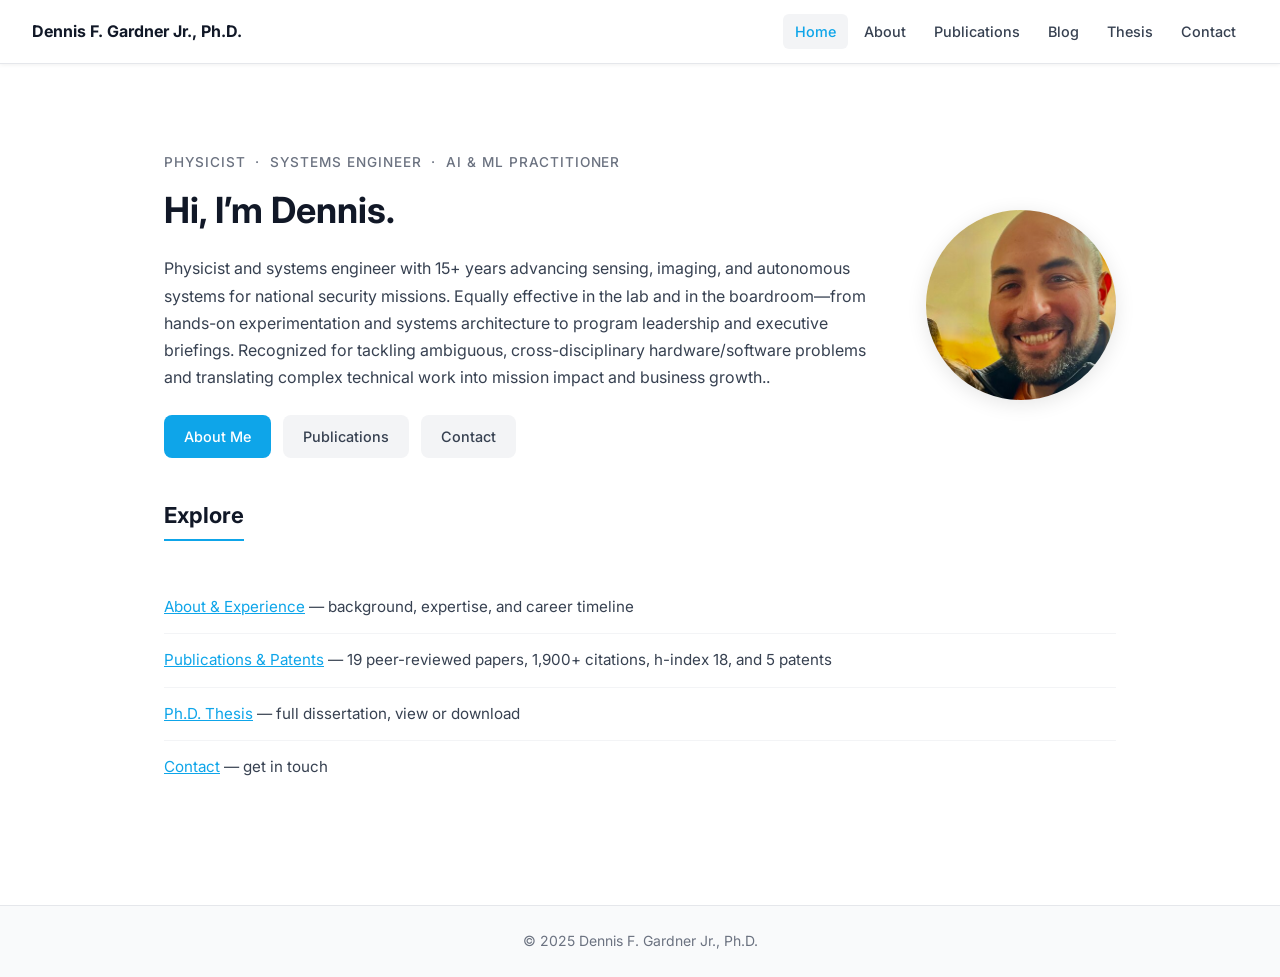
==== commit e6ce44e3: "add 2d cfar blog post" ====
--- a/index.html
+++ b/index.html
@@ -7,7 +7,7 @@
     <link rel="preconnect" href="https://fonts.googleapis.com">
     <link rel="preconnect" href="https://fonts.gstatic.com" crossorigin>
     <link href="https://fonts.googleapis.com/css2?family=Inter:wght@400;500;600;700&display=swap" rel="stylesheet">
-    <link rel="stylesheet" href="styles.css?v=8122684b">
+    <link rel="stylesheet" href="styles.css?v=2d3f2bbb">
 </head>
 <body>
     <nav>
@@ -26,7 +26,7 @@
             <div class="intro-text">
                 <p class="tagline">Physicist &nbsp;·&nbsp; Systems Engineer &nbsp;·&nbsp; AI &amp; ML Practitioner</p>
                 <h2 class="hero-name">Hi, I&#8217;m Dennis.</h2>
-                <p class="hero-summary">Physicist and systems engineer with 10+ years advancing sensing, imaging, and autonomous systems for national security missions.
+                <p class="hero-summary">Physicist and systems engineer with 15+ years advancing sensing, imaging, and autonomous systems for national security missions.
 Equally effective in the lab and in the boardroom—from hands-on experimentation and systems architecture to program leadership and executive briefings.
 Recognized for tackling ambiguous, cross-disciplinary hardware/software problems and translating complex technical work into mission impact and business growth..</p>
                 <div class="cta-buttons">
--- a/styles.css
+++ b/styles.css
@@ -1,6 +1,7 @@
 /* ==========================================================================
    styles.css — single source of truth for all site styling.
-   Every page (index, about, publications, contact, blog) links this file.
+   Every page (index, about, publications, contact, blog, blog posts, thesis)
+   links this file.
    Edit styles here only; do not add inline <style> blocks to the pages.
    ========================================================================== */
 
@@ -256,7 +257,47 @@
 }
 .pub-text a:hover { background: #e0f2fe; text-decoration: none; }
 
-/* --- Blog (blog.html) -------------------------------------------------- */
+/* --- Blog (blog.html index + blog-<slug>.html post pages) -------------- */
+
+/* Index: one card per post. */
+.post-card {
+    border: 1px solid #e5e7eb;
+    border-radius: 8px;
+    padding: 1.5rem;
+    margin-bottom: 1.5rem;
+    transition: border-color 0.15s, box-shadow 0.15s;
+}
+.post-card:hover { border-color: #bae6fd; box-shadow: 0 2px 10px rgba(0,0,0,0.05); }
+.post-card-title { font-size: 1.25rem; margin: 0 0 0.25rem; }
+.post-card-title a { color: #111827; text-decoration: none; }
+.post-card-title a:hover { color: #0ea5e9; }
+.post-excerpt { color: #374151; margin: 0.75rem 0 0; }
+.post-readmore {
+    display: inline-block;
+    margin-top: 1rem;
+    color: #0ea5e9;
+    font-weight: 500;
+    font-size: 0.9rem;
+    text-decoration: none;
+}
+.post-readmore:hover { text-decoration: underline; }
+
+/* Post page. */
+.post-back {
+    display: inline-block;
+    margin-bottom: 1.5rem;
+    color: #6b7280;
+    font-size: 0.9rem;
+    text-decoration: none;
+}
+.post-back:hover { color: #0ea5e9; }
+.post-source {
+    margin-top: 2.5rem;
+    padding-top: 1.25rem;
+    border-top: 1px solid #e5e7eb;
+    color: #6b7280;
+    font-size: 0.9rem;
+}
 .blog-post {
     margin-bottom: 3rem;
     padding-bottom: 3rem;
@@ -264,17 +305,15 @@
 }
 .blog-post:last-child { border-bottom: none; }
 .blog-header { margin-bottom: 1rem; }
-.blog-header h2 {
-    font-size: 1.5rem;
-    border: none;
-    padding: 0;
-    display: block;
-    margin-bottom: 0.25rem;
+.blog-header h1 {
+    font-size: 1.75rem;
+    font-weight: 700;
+    color: #111827;
+    margin: 0 0 0.35rem;
+    line-height: 1.25;
 }
 .blog-date { color: #6b7280; font-size: 0.875rem; }
-.blog-content { margin-top: 1.25rem; color: #374151; }
-.blog-content h3 { font-size: 1.05rem; margin: 1.5rem 0 0.5rem; color: #111827; }
-.blog-content p { margin: 0 0 1rem; }
+.blog-intro { color: #6b7280; margin-top: -1rem; margin-bottom: 2rem; font-size: 0.95rem; }
 .tags { margin-top: 1rem; display: flex; gap: 0.5rem; flex-wrap: wrap; }
 .tag {
     display: inline-block;
@@ -285,24 +324,80 @@
     font-size: 0.8rem;
     color: #0c4a6e;
 }
-.comments-section {
-    margin-top: 1.5rem;
+
+/* --- Post body (Markdown-converted content) ----------------------------- */
+.blog-content { margin-top: 1.75rem; color: #374151; }
+.blog-content p { margin: 0 0 1rem; }
+.blog-content h2 {
+    font-size: 1.25rem;
+    margin: 2.5rem 0 0.75rem;
+    padding-bottom: 0.3rem;
+    border-bottom: 2px solid #0ea5e9;
+}
+.blog-content h3 { font-size: 1.05rem; margin: 1.75rem 0 0.5rem; color: #111827; }
+.blog-content h4 { font-size: 0.95rem; margin: 1.5rem 0 0.5rem; color: #111827; }
+.blog-content ul, .blog-content ol { margin: 0 0 1rem; padding-left: 1.5rem; }
+.blog-content li { margin-bottom: 0.4rem; }
+.blog-content a { color: #0ea5e9; }
+.blog-content table {
+    width: 100%;
+    border-collapse: collapse;
+    margin: 1.5rem 0;
+    font-size: 0.9rem;
+}
+.blog-content th, .blog-content td {
+    border: 1px solid #e5e7eb;
+    padding: 0.5rem 0.75rem;
+    text-align: left;
+}
+.blog-content th { background: #f9fafb; font-weight: 600; color: #111827; }
+
+/* Figures: images are wrapped in <figure> by wrap_figures() in cv_to_html.py. */
+.blog-content img {
+    display: block;
+    max-width: 100%;
+    height: auto;
+    margin: 0 auto;
+    border: 1px solid #e5e7eb;
+    border-radius: 8px;
+}
+.blog-content figure { margin: 2rem 0; }
+.blog-content figcaption {
+    margin-top: 0.6rem;
+    text-align: center;
+    color: #6b7280;
+    font-size: 0.85rem;
+    line-height: 1.5;
+}
+
+/* Fenced code blocks. Prism's theme paints the tokens; the box is ours. The
+   inline-`code` pill below must be neutralised inside <pre>. */
+pre {
     background: #f9fafb;
     border: 1px solid #e5e7eb;
-    padding: 1.25rem 1.5rem;
-    border-radius: 8px;
-}
-.comments-section h3 { font-size: 0.95rem; color: #374151; margin-bottom: 1rem; }
-.comment {
-    margin-bottom: 1rem;
-    padding-bottom: 1rem;
-    border-bottom: 1px solid #e5e7eb;
-}
-.comment:last-child { border-bottom: none; margin-bottom: 0; padding-bottom: 0; }
-.comment-author { font-weight: 600; color: #111827; }
-.comment-date { color: #6b7280; font-size: 0.8rem; margin-left: 0.5rem; }
-.comment p { margin: 0.25rem 0 0; font-size: 0.9rem; color: #374151; }
-.blog-intro { color: #6b7280; margin-top: -1rem; margin-bottom: 2rem; font-size: 0.95rem; }
+    border-radius: 8px;
+    padding: 1rem 1.25rem;
+    margin: 1.25rem 0;
+    overflow-x: auto;
+    font-size: 0.85rem;
+    line-height: 1.5;
+}
+pre code, pre[class*="language-"] code {
+    background: none;
+    padding: 0;
+    border-radius: 0;
+    font-size: inherit;
+    text-shadow: none;
+}
+pre[class*="language-"] {
+    background: #f9fafb;
+    margin: 1.25rem 0;
+    text-shadow: none;
+}
+
+/* Wide display equations scroll instead of blowing out the layout on a phone. */
+.katex-display { overflow-x: auto; overflow-y: hidden; padding: 0.25rem 0; }
+
 blockquote {
     border-left: 3px solid #0ea5e9;
     padding-left: 1.25rem;
@@ -332,6 +427,10 @@
     border: 1px solid #e5e7eb;
     border-radius: 8px;
 }
+/* Mobile Safari renders PDFs inside <iframe> as a static first-page snapshot
+   with no scrolling, so on small screens skip the iframe and link out to the
+   PDF instead — opened as its own page, iOS's native viewer scrolls fine. */
+.thesis-viewer-fallback { display: none; }
 
 /* --- Responsive -------------------------------------------------------- */
 @media (max-width: 700px) {
@@ -354,5 +453,19 @@
     .headshot { width: 140px; height: 140px; }
     .hero-name { font-size: 1.75rem; }
     .contact-grid { grid-template-columns: 1fr; }
-    .thesis-viewer { height: 70vh; min-height: 420px; }
-}
+    .thesis-viewer { display: none; }
+    .thesis-viewer-fallback {
+        display: block;
+        text-align: center;
+        padding: 2.5rem 1.5rem;
+        background: #f9fafb;
+        border: 1px solid #e5e7eb;
+        border-radius: 8px;
+    }
+    .thesis-viewer-fallback p { color: #6b7280; margin: 0 0 1rem; font-size: 0.9rem; }
+    .post-card { padding: 1.25rem; }
+    .post-card-title { font-size: 1.1rem; }
+    .blog-header h1 { font-size: 1.4rem; }
+    pre { padding: 0.85rem 1rem; font-size: 0.8rem; }
+    .blog-content figure { margin: 1.5rem 0; }
+}
